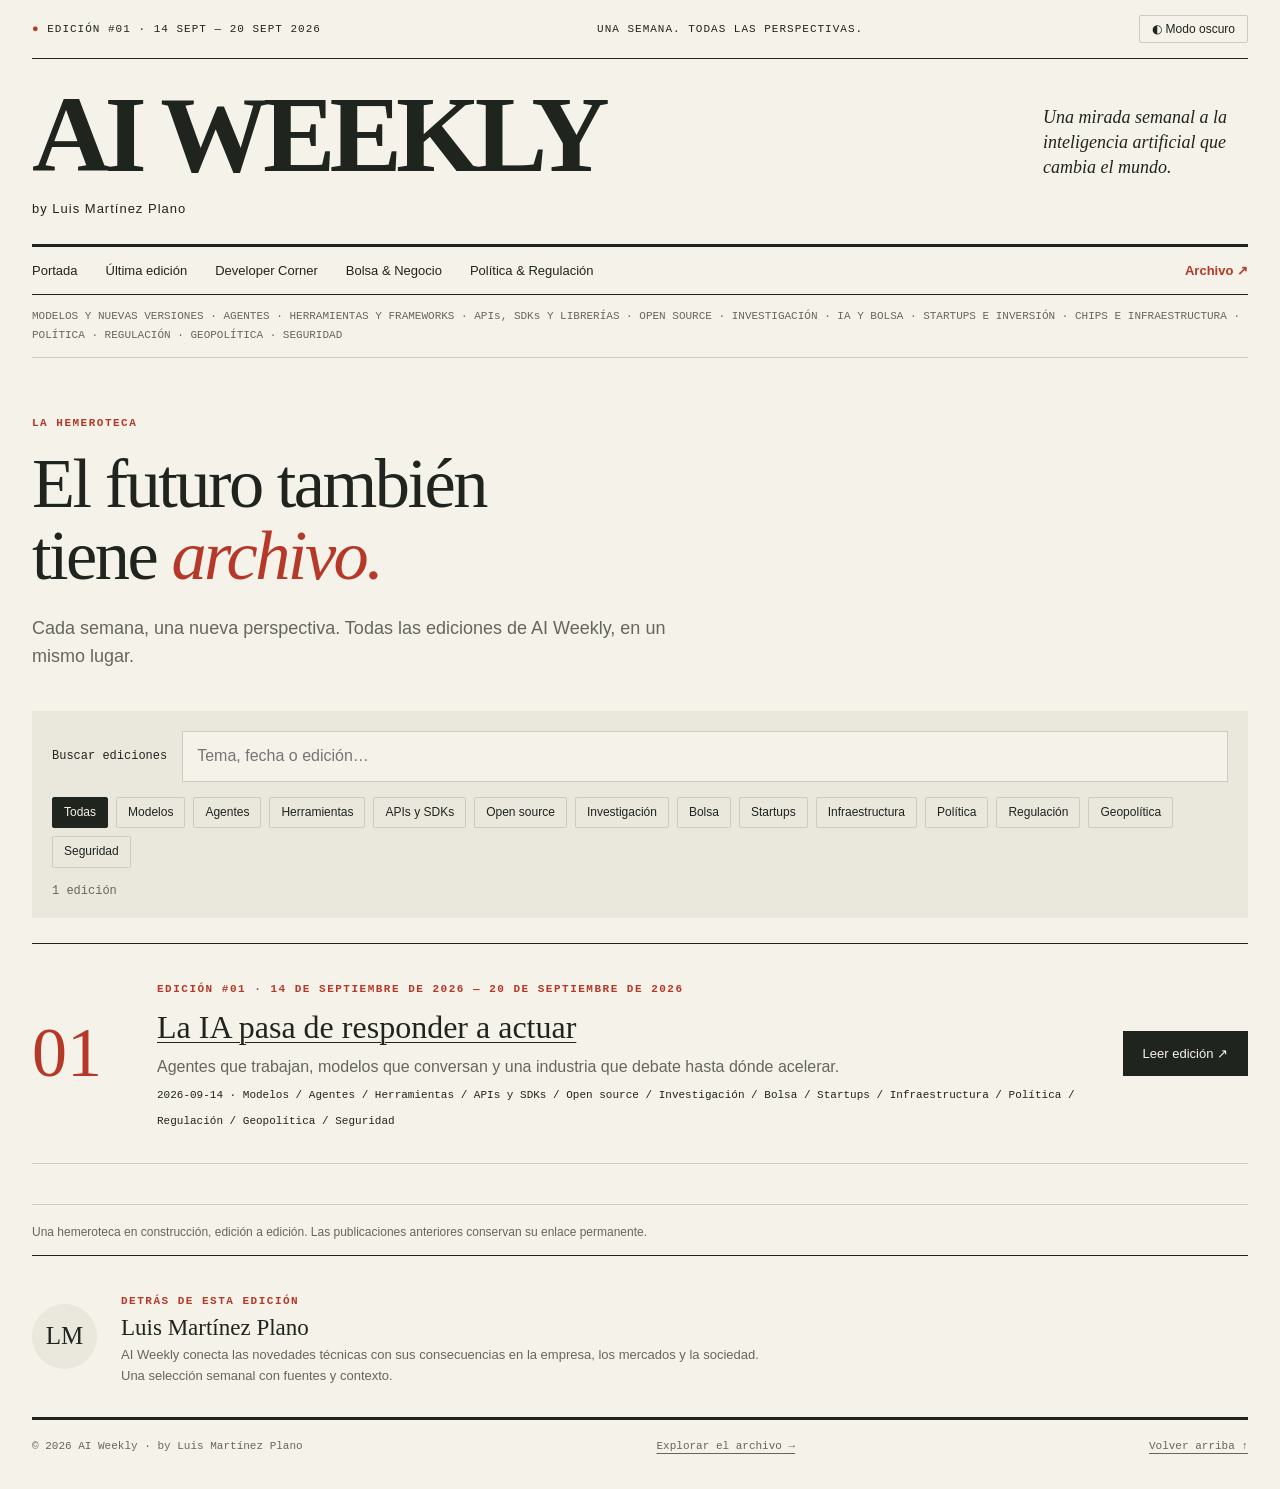
==== archive.html @ 37a5bd6f "feat: launch AI Weekly portal" ====
<!doctype html>
<html lang="es"><head><meta charset="utf-8"><meta name="viewport" content="width=device-width, initial-scale=1"><meta name="color-scheme" content="light dark"><title>Archivo de ediciones — AI Weekly</title><meta name="description" content="El histórico de AI Weekly. Todas las ediciones de Luis Martínez Plano."><meta name="author" content="Luis Martínez Plano"><link rel="icon" href="assets/favicon.svg" type="image/svg+xml"><link rel="stylesheet" href="assets/styles.css"><script src="assets/app.js" defer></script></head>
<body data-page="archive"><a class="skip" href="#main">Saltar al contenido</a><div class="wrap"><header><div class="topline"><span><span class="edition-dot">●</span> Edición #01 · 14 sept — 20 sept 2026</span><span class="top-caption">Una semana. Todas las perspectivas.</span><button type="button" class="theme js-only" data-theme-toggle>◐ Modo oscuro</button></div><div class="masthead"><div><a href="index.html" class="brand" aria-label="AI Weekly, portada">AI WEEKLY</a><p class="byline">by Luis Martínez Plano</p></div><p class="mast-note">Una mirada semanal a la inteligencia artificial que cambia el mundo.</p></div><nav class="nav" aria-label="Navegación principal"><a href="index.html">Portada</a><a href="editions/2026-09-14.html">Última edición</a><a href="editions/2026-09-14.html#developer">Developer Corner</a><a href="editions/2026-09-14.html#negocio">Bolsa & Negocio</a><a href="editions/2026-09-14.html#politica">Política & Regulación</a><a class="archive-link" href="archive.html" aria-current="page">Archivo ↗</a></nav><div class="scope">MODELOS Y NUEVAS VERSIONES · AGENTES · HERRAMIENTAS Y FRAMEWORKS · APIs, SDKs Y LIBRERÍAS · OPEN SOURCE · INVESTIGACIÓN · IA Y BOLSA · STARTUPS E INVERSIÓN · CHIPS E INFRAESTRUCTURA · POLÍTICA · REGULACIÓN · GEOPOLÍTICA · SEGURIDAD</div></header>
<main id="main"><section class="archive-hero"><span class="eyebrow">La hemeroteca</span><h1>El futuro también<br>tiene <em>archivo.</em></h1><p class="lead">Cada semana, una nueva perspectiva. Todas las ediciones de AI Weekly, en un mismo lugar.</p></section><div class="toolbar js-only"><div class="search-row"><label class="search-label" for="search">Buscar ediciones</label><input id="search" class="search" type="search" placeholder="Tema, fecha o edición…" data-search autocomplete="off" aria-controls="results"></div><div class="filters" role="group" aria-label="Filtrar por categoría"><button class="filter" type="button" data-filter="Todas" aria-pressed="true">Todas</button><button class="filter" type="button" data-filter="Modelos" aria-pressed="false">Modelos</button><button class="filter" type="button" data-filter="Agentes" aria-pressed="false">Agentes</button><button class="filter" type="button" data-filter="Herramientas" aria-pressed="false">Herramientas</button><button class="filter" type="button" data-filter="APIs y SDKs" aria-pressed="false">APIs y SDKs</button><button class="filter" type="button" data-filter="Open source" aria-pressed="false">Open source</button><button class="filter" type="button" data-filter="Investigación" aria-pressed="false">Investigación</button><button class="filter" type="button" data-filter="Bolsa" aria-pressed="false">Bolsa</button><button class="filter" type="button" data-filter="Startups" aria-pressed="false">Startups</button><button class="filter" type="button" data-filter="Infraestructura" aria-pressed="false">Infraestructura</button><button class="filter" type="button" data-filter="Política" aria-pressed="false">Política</button><button class="filter" type="button" data-filter="Regulación" aria-pressed="false">Regulación</button><button class="filter" type="button" data-filter="Geopolítica" aria-pressed="false">Geopolítica</button><button class="filter" type="button" data-filter="Seguridad" aria-pressed="false">Seguridad</button></div><p class="results-count" data-results role="status" aria-live="polite"></p></div><div id="results"><article class="archive-card" data-searchable data-categories="Modelos|Agentes|Herramientas|APIs y SDKs|Open source|Investigación|Bolsa|Startups|Infraestructura|Política|Regulación|Geopolítica|Seguridad"><div class="archive-number">01</div><div><span class="eyebrow">Edición #01 · <time datetime="2026-09-14">14 de septiembre de 2026 — 20 de septiembre de 2026</time></span><h2><a href="editions/2026-09-14.html">La IA pasa de responder a actuar</a></h2><p>Agentes que trabajan, modelos que conversan y una industria que debate hasta dónde acelerar.</p><span class="source">2026-09-14 · Modelos / Agentes / Herramientas / APIs y SDKs / Open source / Investigación / Bolsa / Startups / Infraestructura / Política / Regulación / Geopolítica / Seguridad</span></div><a class="button" href="editions/2026-09-14.html">Leer edición ↗</a></article></div><div class="empty" data-empty hidden><h2>No encontramos coincidencias</h2><p>Prueba otro término o amplía la categoría.</p><button class="filter" type="button" data-reset>Limpiar búsqueda y filtros</button></div><p class="note">Una hemeroteca en construcción, edición a edición. Las publicaciones anteriores conservan su enlace permanente.</p></main><section class="author" aria-labelledby="author-title"><div class="monogram" aria-hidden="true">LM</div><div><span class="eyebrow">Detrás de esta edición</span><h2 id="author-title">Luis Martínez Plano</h2><p>AI Weekly conecta las novedades técnicas con sus consecuencias en la empresa, los mercados y la sociedad. Una selección semanal con fuentes y contexto.</p></div></section><footer><span>© 2026 AI Weekly · by Luis Martínez Plano</span><a href="archive.html">Explorar el archivo →</a><a href="#main">Volver arriba ↑</a></footer></div></body></html>
---- assets/styles.css ----
@charset "UTF-8";
.sr-only{position:absolute;width:1px;height:1px;padding:0;margin:-1px;overflow:hidden;clip:rect(0,0,0,0);white-space:nowrap;border:0}
:root{color-scheme:light;--paper:#f5f2e9;--ink:#20241f;--muted:#65675f;--line:#cccbbf;--accent:#b63829;--panel:#eae7dc;--white:#fffdf7}*{box-sizing:border-box}html{scroll-behavior:smooth;scroll-padding-top:20px}body{margin:0;background:var(--paper);color:var(--ink);font:16px/1.65 Arial,Helvetica,sans-serif}html[data-theme=dark]{color-scheme:dark;--paper:#171b18;--ink:#eeeade;--muted:#b2b5a9;--line:#42483f;--accent:#f0846f;--panel:#232a23;--white:#1d231e}a{color:inherit;text-decoration-thickness:1px;text-underline-offset:4px}a:hover{color:var(--accent)}button,input{font:inherit}button,a,input{-webkit-tap-highlight-color:transparent}button{cursor:pointer}button:focus-visible,a:focus-visible,input:focus-visible{outline:3px solid var(--accent);outline-offset:4px}button{color:inherit}.wrap{width:min(1240px,calc(100% - 64px));margin:auto}.skip{position:fixed;top:-100px;left:20px;z-index:10;padding:12px;background:var(--paper)}.skip:focus{top:10px}.topline{display:flex;justify-content:space-between;align-items:center;gap:16px;padding:15px 0;border-bottom:1px solid var(--ink);font:11px/1.5 monospace;text-transform:uppercase;letter-spacing:1px}.edition-dot{color:var(--accent)}.theme{border:1px solid var(--line);background:transparent;padding:6px 12px;font:12px Arial;border-radius:2px}.masthead{display:flex;align-items:center;justify-content:space-between;gap:24px;padding:24px 0}.brand{text-decoration:none;display:block;font:900 clamp(45px,8.5vw,112px)/.95 Georgia,'Times New Roman',serif;letter-spacing:-6px}.byline{font-size:13px;letter-spacing:1px;margin:12px 0 0}.mast-note{max-width:205px;font:italic 18px/1.4 Georgia,serif}.nav{border-top:3px solid var(--ink);border-bottom:1px solid var(--ink);display:flex;gap:28px;align-items:center;flex-wrap:wrap;padding:13px 0;font-size:13px}.nav a{text-decoration:none}.nav a[aria-current=page]{color:var(--accent);font-weight:bold}.nav .archive-link{margin-left:auto}.scope{padding:12px 0;color:var(--muted);font:11px/1.7 monospace;border-bottom:1px solid var(--line)}.eyebrow{font:700 11px/1.5 monospace;letter-spacing:1.5px;text-transform:uppercase;color:var(--accent)}.hero{display:grid;grid-template-columns:1.55fr 1fr;gap:45px;padding:42px 0;border-bottom:1px solid var(--ink)}h1,h2,h3,p{margin-top:0}h1{font:normal clamp(44px,5.5vw,74px)/1.02 Georgia,serif;letter-spacing:-2.5px;margin:14px 0 22px}h1 em{color:var(--accent);font-weight:normal}.lead{font-size:18px;line-height:1.6;color:var(--muted);max-width:660px}.button{display:inline-flex;gap:28px;align-items:center;text-decoration:none;background:var(--ink);color:var(--paper);padding:12px 20px;font-size:13px}.button:hover{background:var(--accent);color:var(--paper)}.hero-art{background:var(--panel);min-height:280px;position:relative;display:flex;flex-direction:column;justify-content:space-between;overflow:hidden;padding:24px;border:1px solid var(--line)}.hero-art .art-label{font:11px monospace;text-transform:uppercase;letter-spacing:2px;z-index:1}.orbit{width:240px;height:240px;border:1px solid var(--ink);border-radius:50%;position:absolute;top:52%;left:50%;transform:translate(-50%,-50%)}.orbit:before,.orbit:after{content:'';position:absolute;inset:22px -34px;border:1px solid var(--ink);border-radius:50%;transform:rotate(55deg)}.orbit:after{transform:rotate(-55deg)}.core{position:absolute;inset:64px;background:var(--accent);border-radius:50%;box-shadow:0 0 0 20px var(--panel),0 0 0 21px var(--ink)}.art-bottom{display:flex;justify-content:space-between;align-items:end;z-index:1;font:11px monospace}.art-bottom strong{font:72px/.9 Georgia,serif;letter-spacing:-4px}.briefing{display:grid;grid-template-columns:130px repeat(3,1fr);gap:24px;padding:24px 0;border-bottom:1px solid var(--ink)}.briefing p{font:17px/1.4 Georgia,serif;margin:0}.briefing span{color:var(--accent);font:12px monospace;display:block;margin-bottom:6px}.section-heading{display:flex;align-items:baseline;justify-content:space-between;gap:15px;padding:32px 0 16px}.section-heading h2{font:32px/1.1 Georgia,serif;margin:0;letter-spacing:-.8px}.section-heading small{font:11px monospace;color:var(--muted)}.toolbar{padding:20px;background:var(--panel);margin-bottom:25px}.search-row{display:flex;gap:15px;align-items:center}.search-label{font:12px monospace}.search{flex:1;min-width:0;background:var(--paper);border:1px solid var(--line);padding:11px 14px;color:var(--ink)}.filters{display:flex;gap:8px;flex-wrap:wrap;margin-top:15px}.filter{background:transparent;border:1px solid var(--line);padding:5px 11px;font-size:12px;border-radius:2px}.filter[aria-pressed=true]{background:var(--ink);color:var(--paper);border-color:var(--ink)}.results-count{font:12px monospace;color:var(--muted);margin:16px 0 0}.news-grid{display:grid;grid-template-columns:repeat(3,1fr);gap:0 30px}.news-card{padding:24px 0;border-top:1px solid var(--line);min-width:0}.news-card h3{font:27px/1.14 Georgia,serif;letter-spacing:-.6px;margin:12px 0}.news-card h3 a{text-decoration:none}.news-card p{font-size:14px;color:var(--muted)}.importance{border-left:2px solid var(--accent);padding-left:13px;margin:20px 0}.importance strong{display:block;font:700 10px monospace;letter-spacing:1px;text-transform:uppercase;margin-bottom:6px}.importance p{margin:0;font-size:13px}.source{font:11px/1.6 monospace;overflow-wrap:anywhere}.section-group{margin-bottom:22px}.section-group .group-title{font:23px Georgia,serif;border-bottom:2px solid var(--ink);padding:14px 0;margin:0}.empty{padding:40px;text-align:center;border:1px dashed var(--line)}[hidden]{display:none!important}.watch{display:grid;grid-template-columns:1fr 2fr;gap:50px;background:var(--ink);color:var(--paper);padding:36px;margin:40px 0}.watch h2{font:42px/1.1 Georgia,serif}.watch ol{margin:0;padding-left:22px}.watch li{padding:0 0 14px 12px;font-size:14px}.watch .eyebrow{color:var(--paper);opacity:.7}.author{display:flex;align-items:center;gap:24px;border-top:1px solid var(--ink);padding:30px 0}.monogram{width:65px;height:65px;flex-shrink:0;background:var(--panel);display:grid;place-items:center;font:25px Georgia,serif;border-radius:50%}.author h2{font:23px Georgia,serif;margin:3px 0}.author p{font-size:13px;color:var(--muted);margin:0;max-width:640px}footer{border-top:3px solid var(--ink);display:flex;justify-content:space-between;gap:20px;padding:20px 0 36px;font:11px monospace;color:var(--muted)}.archive-hero{padding:50px 0 22px;max-width:850px}.archive-card{display:grid;grid-template-columns:100px 1fr auto;gap:25px;align-items:center;border-top:1px solid var(--ink);border-bottom:1px solid var(--line);padding:30px 0;margin-bottom:40px}.archive-number{font:70px Georgia,serif;color:var(--accent)}.archive-card h2{font:32px Georgia,serif;margin:8px 0}.archive-card p{color:var(--muted);margin:0}.edition-intro{max-width:850px}.contents{display:flex;gap:18px;flex-wrap:wrap;border-bottom:1px solid var(--line);padding:20px 0;font:12px monospace}.note{font-size:12px;color:var(--muted);border-top:1px solid var(--line);padding-top:18px}.back{font:12px monospace}.js-only{display:none}.js .js-only{display:block}.js .theme{display:inline-block}@media(min-width:1500px){.hero{padding:50px 0}.hero-art{min-height:340px}}@media(max-width:850px){.wrap{width:calc(100% - 36px)}.mast-note{display:none}.hero{gap:25px;grid-template-columns:1.4fr 1fr}.hero-art{min-height:300px}.orbit{width:170px;height:170px}.core{inset:45px}.news-grid{grid-template-columns:repeat(2,1fr)}.briefing{grid-template-columns:repeat(3,1fr)}.briefing>.eyebrow{grid-column:1/-1}.nav{gap:18px}.brand{letter-spacing:-3px}}@media(max-width:580px){.wrap{width:calc(100% - 32px)}.topline{font-size:9px;letter-spacing:0}.topline .top-caption{display:none}.masthead{padding:23px 0}.brand{font-size:58px;letter-spacing:-3px}.byline{font-size:11px}.nav{gap:12px 20px;font-size:12px}.nav .archive-link{margin-left:0}.hero{grid-template-columns:1fr;padding:28px 0;gap:28px}h1{font-size:46px;letter-spacing:-1.7px}.lead{font-size:16px}.hero-art{min-height:230px}.orbit{width:160px;height:160px;left:64%}.art-bottom strong{font-size:60px}.briefing{gap:14px;grid-template-columns:1fr}.briefing p{font-size:17px;border-top:1px solid var(--line);padding-top:12px}.briefing span{display:inline;margin-right:9px}.section-heading h2{font-size:28px}.news-grid{grid-template-columns:1fr}.news-card h3{font-size:29px}.toolbar{padding:14px}.search-row{display:block}.search-label{display:block;margin-bottom:7px}.search{width:100%}.watch{grid-template-columns:1fr;gap:8px;padding:25px}.watch h2{font-size:36px}.archive-card{grid-template-columns:60px 1fr;gap:16px}.archive-card .button{grid-column:1/-1;justify-content:space-between}.archive-number{font-size:48px}.archive-card h2{font-size:27px}.author{align-items:flex-start}.monogram{width:48px;height:48px;font-size:20px}footer{flex-direction:column;gap:8px}.section-heading small{max-width:110px;text-align:right}.scope{font-size:10px}}@media(prefers-reduced-motion:reduce){html{scroll-behavior:auto}}
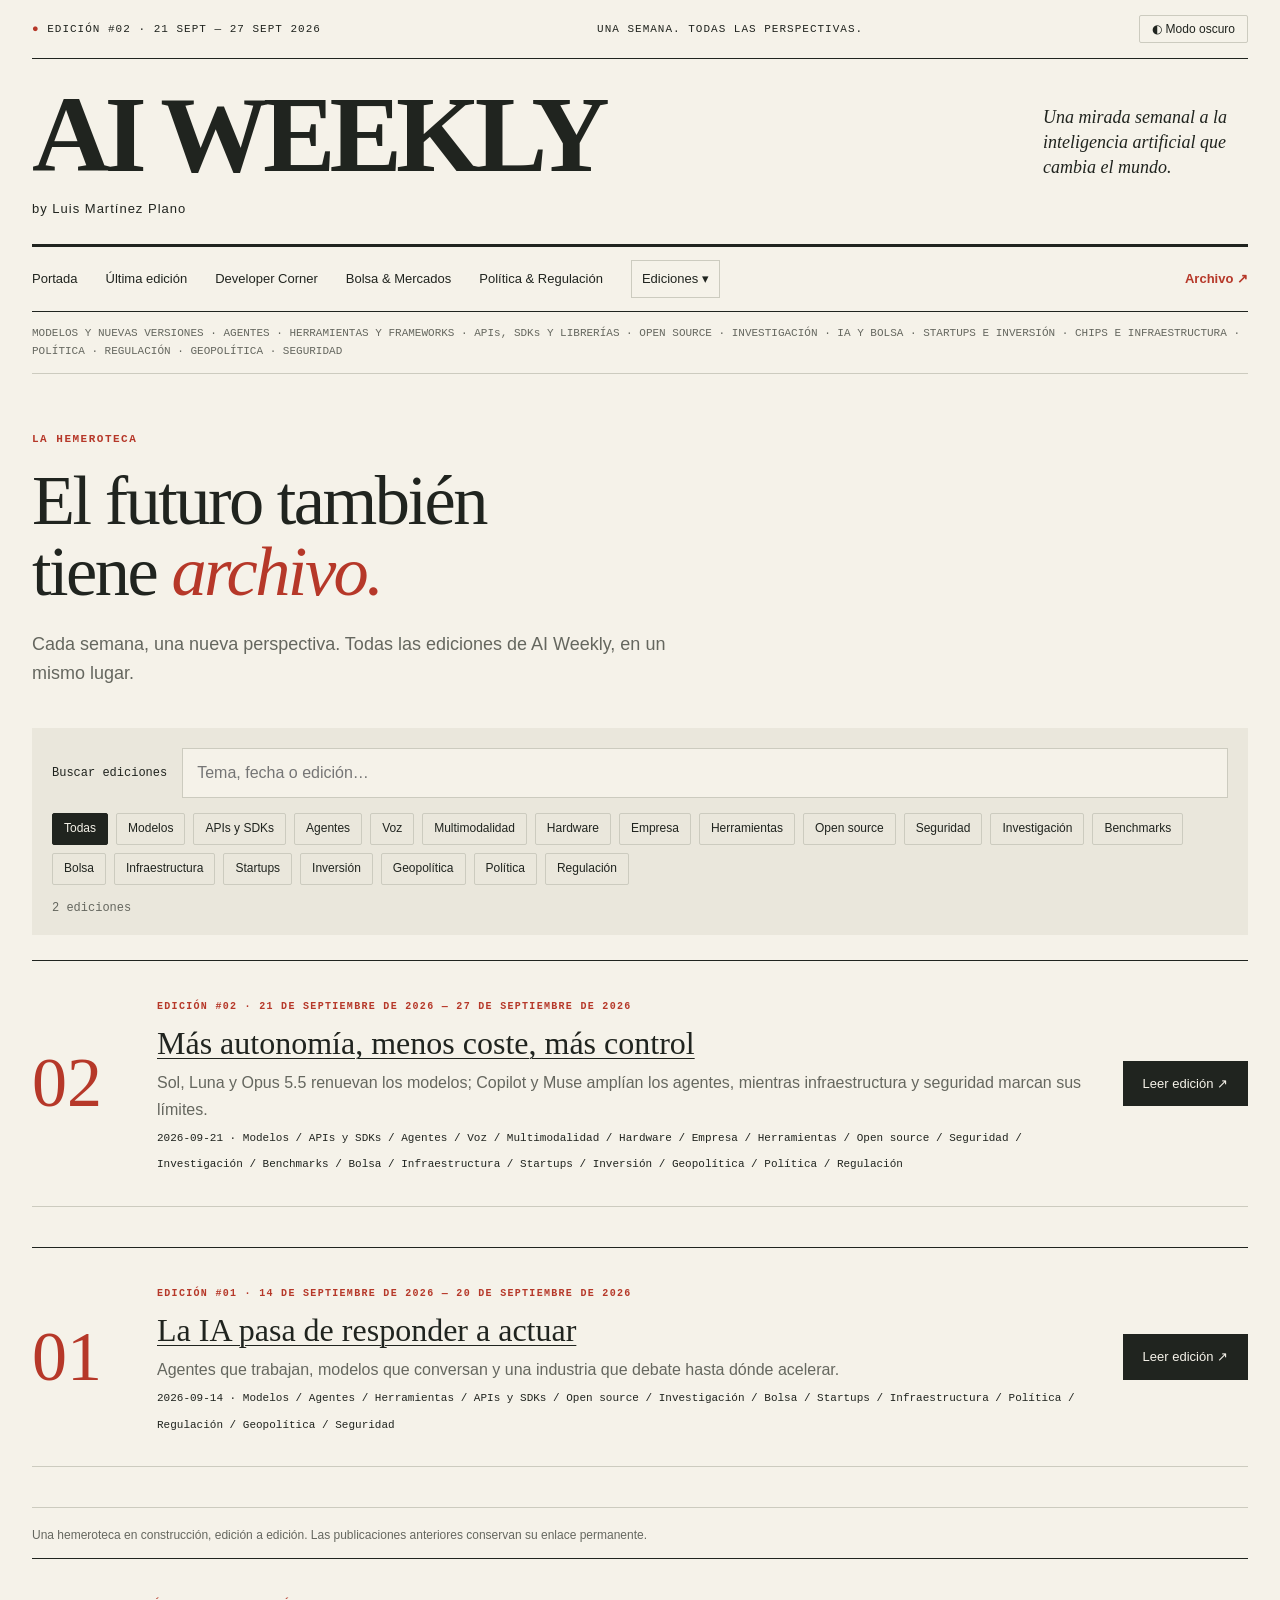
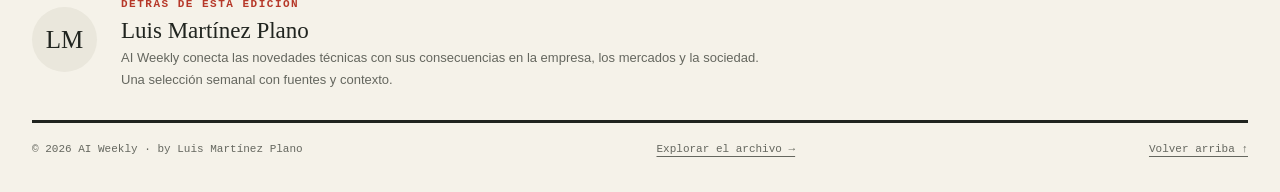
==== commit c3c5c15f: "content: publish AI Weekly #02" ====
--- a/archive.html
+++ b/archive.html
@@ -1,4 +1,4 @@
 <!doctype html>
 <html lang="es"><head><meta charset="utf-8"><meta name="viewport" content="width=device-width, initial-scale=1"><meta name="color-scheme" content="light dark"><title>Archivo de ediciones — AI Weekly</title><meta name="description" content="El histórico de AI Weekly. Todas las ediciones de Luis Martínez Plano."><meta name="author" content="Luis Martínez Plano"><link rel="icon" href="assets/favicon.svg" type="image/svg+xml"><link rel="stylesheet" href="assets/styles.css"><script src="assets/app.js" defer></script></head>
-<body data-page="archive"><a class="skip" href="#main">Saltar al contenido</a><div class="wrap"><header><div class="topline"><span><span class="edition-dot">●</span> Edición #01 · 14 sept — 20 sept 2026</span><span class="top-caption">Una semana. Todas las perspectivas.</span><button type="button" class="theme js-only" data-theme-toggle>◐ Modo oscuro</button></div><div class="masthead"><div><a href="index.html" class="brand" aria-label="AI Weekly, portada">AI WEEKLY</a><p class="byline">by Luis Martínez Plano</p></div><p class="mast-note">Una mirada semanal a la inteligencia artificial que cambia el mundo.</p></div><nav class="nav" aria-label="Navegación principal"><a href="index.html">Portada</a><a href="editions/2026-09-14.html">Última edición</a><a href="editions/2026-09-14.html#developer">Developer Corner</a><a href="editions/2026-09-14.html#negocio">Bolsa & Negocio</a><a href="editions/2026-09-14.html#politica">Política & Regulación</a><a class="archive-link" href="archive.html" aria-current="page">Archivo ↗</a></nav><div class="scope">MODELOS Y NUEVAS VERSIONES · AGENTES · HERRAMIENTAS Y FRAMEWORKS · APIs, SDKs Y LIBRERÍAS · OPEN SOURCE · INVESTIGACIÓN · IA Y BOLSA · STARTUPS E INVERSIÓN · CHIPS E INFRAESTRUCTURA · POLÍTICA · REGULACIÓN · GEOPOLÍTICA · SEGURIDAD</div></header>
-<main id="main"><section class="archive-hero"><span class="eyebrow">La hemeroteca</span><h1>El futuro también<br>tiene <em>archivo.</em></h1><p class="lead">Cada semana, una nueva perspectiva. Todas las ediciones de AI Weekly, en un mismo lugar.</p></section><div class="toolbar js-only"><div class="search-row"><label class="search-label" for="search">Buscar ediciones</label><input id="search" class="search" type="search" placeholder="Tema, fecha o edición…" data-search autocomplete="off" aria-controls="results"></div><div class="filters" role="group" aria-label="Filtrar por categoría"><button class="filter" type="button" data-filter="Todas" aria-pressed="true">Todas</button><button class="filter" type="button" data-filter="Modelos" aria-pressed="false">Modelos</button><button class="filter" type="button" data-filter="Agentes" aria-pressed="false">Agentes</button><button class="filter" type="button" data-filter="Herramientas" aria-pressed="false">Herramientas</button><button class="filter" type="button" data-filter="APIs y SDKs" aria-pressed="false">APIs y SDKs</button><button class="filter" type="button" data-filter="Open source" aria-pressed="false">Open source</button><button class="filter" type="button" data-filter="Investigación" aria-pressed="false">Investigación</button><button class="filter" type="button" data-filter="Bolsa" aria-pressed="false">Bolsa</button><button class="filter" type="button" data-filter="Startups" aria-pressed="false">Startups</button><button class="filter" type="button" data-filter="Infraestructura" aria-pressed="false">Infraestructura</button><button class="filter" type="button" data-filter="Política" aria-pressed="false">Política</button><button class="filter" type="button" data-filter="Regulación" aria-pressed="false">Regulación</button><button class="filter" type="button" data-filter="Geopolítica" aria-pressed="false">Geopolítica</button><button class="filter" type="button" data-filter="Seguridad" aria-pressed="false">Seguridad</button></div><p class="results-count" data-results role="status" aria-live="polite"></p></div><div id="results"><article class="archive-card" data-searchable data-categories="Modelos|Agentes|Herramientas|APIs y SDKs|Open source|Investigación|Bolsa|Startups|Infraestructura|Política|Regulación|Geopolítica|Seguridad"><div class="archive-number">01</div><div><span class="eyebrow">Edición #01 · <time datetime="2026-09-14">14 de septiembre de 2026 — 20 de septiembre de 2026</time></span><h2><a href="editions/2026-09-14.html">La IA pasa de responder a actuar</a></h2><p>Agentes que trabajan, modelos que conversan y una industria que debate hasta dónde acelerar.</p><span class="source">2026-09-14 · Modelos / Agentes / Herramientas / APIs y SDKs / Open source / Investigación / Bolsa / Startups / Infraestructura / Política / Regulación / Geopolítica / Seguridad</span></div><a class="button" href="editions/2026-09-14.html">Leer edición ↗</a></article></div><div class="empty" data-empty hidden><h2>No encontramos coincidencias</h2><p>Prueba otro término o amplía la categoría.</p><button class="filter" type="button" data-reset>Limpiar búsqueda y filtros</button></div><p class="note">Una hemeroteca en construcción, edición a edición. Las publicaciones anteriores conservan su enlace permanente.</p></main><section class="author" aria-labelledby="author-title"><div class="monogram" aria-hidden="true">LM</div><div><span class="eyebrow">Detrás de esta edición</span><h2 id="author-title">Luis Martínez Plano</h2><p>AI Weekly conecta las novedades técnicas con sus consecuencias en la empresa, los mercados y la sociedad. Una selección semanal con fuentes y contexto.</p></div></section><footer><span>© 2026 AI Weekly · by Luis Martínez Plano</span><a href="archive.html">Explorar el archivo →</a><a href="#main">Volver arriba ↑</a></footer></div></body></html>
+<body data-page="archive"><a class="skip" href="#main">Saltar al contenido</a><div class="wrap"><header><div class="topline"><span><span class="edition-dot">●</span> Edición #02 · 21 sept — 27 sept 2026</span><span class="top-caption">Una semana. Todas las perspectivas.</span><button type="button" class="theme js-only" data-theme-toggle>◐ Modo oscuro</button></div><div class="masthead"><div><a href="index.html" class="brand" aria-label="AI Weekly, portada">AI WEEKLY</a><p class="byline">by Luis Martínez Plano</p></div><p class="mast-note">Una mirada semanal a la inteligencia artificial que cambia el mundo.</p></div><nav class="nav" aria-label="Navegación principal"><a href="index.html">Portada</a><a href="editions/2026-09-21.html">Última edición</a><a href="editions/2026-09-21.html#developer">Developer Corner</a><a href="editions/2026-09-21.html#mercados">Bolsa &amp; Mercados</a><a href="editions/2026-09-21.html#politica">Política &amp; Regulación</a><a class="archive-link" href="archive.html" aria-current="page">Archivo ↗</a></nav><div class="scope">MODELOS Y NUEVAS VERSIONES · AGENTES · HERRAMIENTAS Y FRAMEWORKS · APIs, SDKs Y LIBRERÍAS · OPEN SOURCE · INVESTIGACIÓN · IA Y BOLSA · STARTUPS E INVERSIÓN · CHIPS E INFRAESTRUCTURA · POLÍTICA · REGULACIÓN · GEOPOLÍTICA · SEGURIDAD</div></header>
+<main id="main"><section class="archive-hero"><span class="eyebrow">La hemeroteca</span><h1>El futuro también<br>tiene <em>archivo.</em></h1><p class="lead">Cada semana, una nueva perspectiva. Todas las ediciones de AI Weekly, en un mismo lugar.</p></section><div class="toolbar js-only"><div class="search-row"><label class="search-label" for="search">Buscar ediciones</label><input id="search" class="search" type="search" placeholder="Tema, fecha o edición…" data-search autocomplete="off" aria-controls="results"></div><div class="filters" role="group" aria-label="Filtrar por categoría"><button class="filter" type="button" data-filter="Todas" aria-pressed="true">Todas</button><button class="filter" type="button" data-filter="Modelos" aria-pressed="false">Modelos</button><button class="filter" type="button" data-filter="APIs y SDKs" aria-pressed="false">APIs y SDKs</button><button class="filter" type="button" data-filter="Agentes" aria-pressed="false">Agentes</button><button class="filter" type="button" data-filter="Voz" aria-pressed="false">Voz</button><button class="filter" type="button" data-filter="Multimodalidad" aria-pressed="false">Multimodalidad</button><button class="filter" type="button" data-filter="Hardware" aria-pressed="false">Hardware</button><button class="filter" type="button" data-filter="Empresa" aria-pressed="false">Empresa</button><button class="filter" type="button" data-filter="Herramientas" aria-pressed="false">Herramientas</button><button class="filter" type="button" data-filter="Open source" aria-pressed="false">Open source</button><button class="filter" type="button" data-filter="Seguridad" aria-pressed="false">Seguridad</button><button class="filter" type="button" data-filter="Investigación" aria-pressed="false">Investigación</button><button class="filter" type="button" data-filter="Benchmarks" aria-pressed="false">Benchmarks</button><button class="filter" type="button" data-filter="Bolsa" aria-pressed="false">Bolsa</button><button class="filter" type="button" data-filter="Infraestructura" aria-pressed="false">Infraestructura</button><button class="filter" type="button" data-filter="Startups" aria-pressed="false">Startups</button><button class="filter" type="button" data-filter="Inversión" aria-pressed="false">Inversión</button><button class="filter" type="button" data-filter="Geopolítica" aria-pressed="false">Geopolítica</button><button class="filter" type="button" data-filter="Política" aria-pressed="false">Política</button><button class="filter" type="button" data-filter="Regulación" aria-pressed="false">Regulación</button></div><p class="results-count" data-results role="status" aria-live="polite"></p></div><div id="results"><article class="archive-card" data-searchable data-categories="Modelos|APIs y SDKs|Agentes|Voz|Multimodalidad|Hardware|Empresa|Herramientas|Open source|Seguridad|Investigación|Benchmarks|Bolsa|Infraestructura|Startups|Inversión|Geopolítica|Política|Regulación"><div class="archive-number">02</div><div><span class="eyebrow">Edición #02 · <time datetime="2026-09-21">21 de septiembre de 2026 — 27 de septiembre de 2026</time></span><h2><a href="editions/2026-09-21.html">Más autonomía, menos coste, más control</a></h2><p>Sol, Luna y Opus 5.5 renuevan los modelos; Copilot y Muse amplían los agentes, mientras infraestructura y seguridad marcan sus límites.</p><span class="source">2026-09-21 · Modelos / APIs y SDKs / Agentes / Voz / Multimodalidad / Hardware / Empresa / Herramientas / Open source / Seguridad / Investigación / Benchmarks / Bolsa / Infraestructura / Startups / Inversión / Geopolítica / Política / Regulación</span></div><a class="button" href="editions/2026-09-21.html">Leer edición ↗</a></article><article class="archive-card" data-searchable data-categories="Modelos|Agentes|Herramientas|APIs y SDKs|Open source|Investigación|Bolsa|Startups|Infraestructura|Política|Regulación|Geopolítica|Seguridad"><div class="archive-number">01</div><div><span class="eyebrow">Edición #01 · <time datetime="2026-09-14">14 de septiembre de 2026 — 20 de septiembre de 2026</time></span><h2><a href="editions/2026-09-14.html">La IA pasa de responder a actuar</a></h2><p>Agentes que trabajan, modelos que conversan y una industria que debate hasta dónde acelerar.</p><span class="source">2026-09-14 · Modelos / Agentes / Herramientas / APIs y SDKs / Open source / Investigación / Bolsa / Startups / Infraestructura / Política / Regulación / Geopolítica / Seguridad</span></div><a class="button" href="editions/2026-09-14.html">Leer edición ↗</a></article></div><div class="empty" data-empty hidden><h2>No encontramos coincidencias</h2><p>Prueba otro término o amplía la categoría.</p><button class="filter" type="button" data-reset>Limpiar búsqueda y filtros</button></div><p class="note">Una hemeroteca en construcción, edición a edición. Las publicaciones anteriores conservan su enlace permanente.</p></main><section class="author" aria-labelledby="author-title"><div class="monogram" aria-hidden="true">LM</div><div><span class="eyebrow">Detrás de esta edición</span><h2 id="author-title">Luis Martínez Plano</h2><p>AI Weekly conecta las novedades técnicas con sus consecuencias en la empresa, los mercados y la sociedad. Una selección semanal con fuentes y contexto.</p></div></section><footer><span>© 2026 AI Weekly · by Luis Martínez Plano</span><a href="archive.html">Explorar el archivo →</a><a href="#main">Volver arriba ↑</a></footer></div></body></html>
--- a/assets/styles.css
+++ b/assets/styles.css
@@ -1,3 +1,19 @@
 @charset "UTF-8";
+@import url("editorial.css");
+.nav{position:relative}
+.edition-selector{position:relative}
+.edition-toggle{display:flex;align-items:center;min-height:38px;padding:6px 10px;border:1px solid var(--line);background:transparent;font:inherit}
+.edition-toggle:hover,.edition-toggle[aria-expanded=true]{color:var(--accent);border-color:var(--accent)}
+.edition-dropdown{position:absolute;right:0;top:calc(100% + 9px);width:340px;max-width:calc(100vw - 32px);max-height:60vh;overflow-y:auto;overscroll-behavior:contain;z-index:5;padding:10px;background:var(--paper);border:1px solid var(--ink);box-shadow:0 8px 22px #0002}
+.edition-dropdown ul{list-style:none;margin:0;padding:0}
+.edition-dropdown a{display:flex;align-items:center;justify-content:space-between;gap:12px;padding:12px 9px;min-height:44px;font:12px/1.6 monospace}
+.edition-dropdown a:hover,.edition-dropdown a[aria-current=page]{background:var(--panel)}
+.edition-dropdown .edition-archive{border-top:1px solid var(--line);margin-top:6px}
+.edition-active{font:10px Arial,sans-serif;text-transform:uppercase;letter-spacing:.5px;color:var(--accent)}
+.edition-status{padding:10px;margin:0;font-size:13px;color:var(--muted)}
+.weekly-navigation{display:flex;align-items:center;justify-content:space-between;flex-wrap:wrap;gap:16px;margin:32px 0;padding:20px 0;border-top:1px solid var(--ink);border-bottom:1px solid var(--line);font:13px/1.6 monospace}
+.weekly-navigation a,.weekly-navigation>span{padding:10px 0}
+.edition-unavailable{color:var(--muted)}
+@media(max-width:580px){.edition-selector{position:static}.edition-dropdown{left:0;right:0;top:calc(100% + 1px);width:auto;max-width:none}.weekly-navigation{flex-direction:column;align-items:stretch;text-align:center;gap:4px}}
 .sr-only{position:absolute;width:1px;height:1px;padding:0;margin:-1px;overflow:hidden;clip:rect(0,0,0,0);white-space:nowrap;border:0}
 :root{color-scheme:light;--paper:#f5f2e9;--ink:#20241f;--muted:#65675f;--line:#cccbbf;--accent:#b63829;--panel:#eae7dc;--white:#fffdf7}*{box-sizing:border-box}html{scroll-behavior:smooth;scroll-padding-top:20px}body{margin:0;background:var(--paper);color:var(--ink);font:16px/1.65 Arial,Helvetica,sans-serif}html[data-theme=dark]{color-scheme:dark;--paper:#171b18;--ink:#eeeade;--muted:#b2b5a9;--line:#42483f;--accent:#f0846f;--panel:#232a23;--white:#1d231e}a{color:inherit;text-decoration-thickness:1px;text-underline-offset:4px}a:hover{color:var(--accent)}button,input{font:inherit}button,a,input{-webkit-tap-highlight-color:transparent}button{cursor:pointer}button:focus-visible,a:focus-visible,input:focus-visible{outline:3px solid var(--accent);outline-offset:4px}button{color:inherit}.wrap{width:min(1240px,calc(100% - 64px));margin:auto}.skip{position:fixed;top:-100px;left:20px;z-index:10;padding:12px;background:var(--paper)}.skip:focus{top:10px}.topline{display:flex;justify-content:space-between;align-items:center;gap:16px;padding:15px 0;border-bottom:1px solid var(--ink);font:11px/1.5 monospace;text-transform:uppercase;letter-spacing:1px}.edition-dot{color:var(--accent)}.theme{border:1px solid var(--line);background:transparent;padding:6px 12px;font:12px Arial;border-radius:2px}.masthead{display:flex;align-items:center;justify-content:space-between;gap:24px;padding:24px 0}.brand{text-decoration:none;display:block;font:900 clamp(45px,8.5vw,112px)/.95 Georgia,'Times New Roman',serif;letter-spacing:-6px}.byline{font-size:13px;letter-spacing:1px;margin:12px 0 0}.mast-note{max-width:205px;font:italic 18px/1.4 Georgia,serif}.nav{border-top:3px solid var(--ink);border-bottom:1px solid var(--ink);display:flex;gap:28px;align-items:center;flex-wrap:wrap;padding:13px 0;font-size:13px}.nav a{text-decoration:none}.nav a[aria-current=page]{color:var(--accent);font-weight:bold}.nav .archive-link{margin-left:auto}.scope{padding:12px 0;color:var(--muted);font:11px/1.7 monospace;border-bottom:1px solid var(--line)}.eyebrow{font:700 11px/1.5 monospace;letter-spacing:1.5px;text-transform:uppercase;color:var(--accent)}.hero{display:grid;grid-template-columns:1.55fr 1fr;gap:45px;padding:42px 0;border-bottom:1px solid var(--ink)}h1,h2,h3,p{margin-top:0}h1{font:normal clamp(44px,5.5vw,74px)/1.02 Georgia,serif;letter-spacing:-2.5px;margin:14px 0 22px}h1 em{color:var(--accent);font-weight:normal}.lead{font-size:18px;line-height:1.6;color:var(--muted);max-width:660px}.button{display:inline-flex;gap:28px;align-items:center;text-decoration:none;background:var(--ink);color:var(--paper);padding:12px 20px;font-size:13px}.button:hover{background:var(--accent);color:var(--paper)}.hero-art{background:var(--panel);min-height:280px;position:relative;display:flex;flex-direction:column;justify-content:space-between;overflow:hidden;padding:24px;border:1px solid var(--line)}.hero-art .art-label{font:11px monospace;text-transform:uppercase;letter-spacing:2px;z-index:1}.orbit{width:240px;height:240px;border:1px solid var(--ink);border-radius:50%;position:absolute;top:52%;left:50%;transform:translate(-50%,-50%)}.orbit:before,.orbit:after{content:'';position:absolute;inset:22px -34px;border:1px solid var(--ink);border-radius:50%;transform:rotate(55deg)}.orbit:after{transform:rotate(-55deg)}.core{position:absolute;inset:64px;background:var(--accent);border-radius:50%;box-shadow:0 0 0 20px var(--panel),0 0 0 21px var(--ink)}.art-bottom{display:flex;justify-content:space-between;align-items:end;z-index:1;font:11px monospace}.art-bottom strong{font:72px/.9 Georgia,serif;letter-spacing:-4px}.briefing{display:grid;grid-template-columns:130px repeat(3,1fr);gap:24px;padding:24px 0;border-bottom:1px solid var(--ink)}.briefing p{font:17px/1.4 Georgia,serif;margin:0}.briefing span{color:var(--accent);font:12px monospace;display:block;margin-bottom:6px}.section-heading{display:flex;align-items:baseline;justify-content:space-between;gap:15px;padding:32px 0 16px}.section-heading h2{font:32px/1.1 Georgia,serif;margin:0;letter-spacing:-.8px}.section-heading small{font:11px monospace;color:var(--muted)}.toolbar{padding:20px;background:var(--panel);margin-bottom:25px}.search-row{display:flex;gap:15px;align-items:center}.search-label{font:12px monospace}.search{flex:1;min-width:0;background:var(--paper);border:1px solid var(--line);padding:11px 14px;color:var(--ink)}.filters{display:flex;gap:8px;flex-wrap:wrap;margin-top:15px}.filter{background:transparent;border:1px solid var(--line);padding:5px 11px;font-size:12px;border-radius:2px}.filter[aria-pressed=true]{background:var(--ink);color:var(--paper);border-color:var(--ink)}.results-count{font:12px monospace;color:var(--muted);margin:16px 0 0}.news-grid{display:grid;grid-template-columns:repeat(3,1fr);gap:0 30px}.news-card{padding:24px 0;border-top:1px solid var(--line);min-width:0}.news-card h3{font:27px/1.14 Georgia,serif;letter-spacing:-.6px;margin:12px 0}.news-card h3 a{text-decoration:none}.news-card p{font-size:14px;color:var(--muted)}.importance{border-left:2px solid var(--accent);padding-left:13px;margin:20px 0}.importance strong{display:block;font:700 10px monospace;letter-spacing:1px;text-transform:uppercase;margin-bottom:6px}.importance p{margin:0;font-size:13px}.source{font:11px/1.6 monospace;overflow-wrap:anywhere}.section-group{margin-bottom:22px}.section-group .group-title{font:23px Georgia,serif;border-bottom:2px solid var(--ink);padding:14px 0;margin:0}.empty{padding:40px;text-align:center;border:1px dashed var(--line)}[hidden]{display:none!important}.watch{display:grid;grid-template-columns:1fr 2fr;gap:50px;background:var(--ink);color:var(--paper);padding:36px;margin:40px 0}.watch h2{font:42px/1.1 Georgia,serif}.watch ol{margin:0;padding-left:22px}.watch li{padding:0 0 14px 12px;font-size:14px}.watch .eyebrow{color:var(--paper);opacity:.7}.author{display:flex;align-items:center;gap:24px;border-top:1px solid var(--ink);padding:30px 0}.monogram{width:65px;height:65px;flex-shrink:0;background:var(--panel);display:grid;place-items:center;font:25px Georgia,serif;border-radius:50%}.author h2{font:23px Georgia,serif;margin:3px 0}.author p{font-size:13px;color:var(--muted);margin:0;max-width:640px}footer{border-top:3px solid var(--ink);display:flex;justify-content:space-between;gap:20px;padding:20px 0 36px;font:11px monospace;color:var(--muted)}.archive-hero{padding:50px 0 22px;max-width:850px}.archive-card{display:grid;grid-template-columns:100px 1fr auto;gap:25px;align-items:center;border-top:1px solid var(--ink);border-bottom:1px solid var(--line);padding:30px 0;margin-bottom:40px}.archive-number{font:70px Georgia,serif;color:var(--accent)}.archive-card h2{font:32px Georgia,serif;margin:8px 0}.archive-card p{color:var(--muted);margin:0}.edition-intro{max-width:850px}.contents{display:flex;gap:18px;flex-wrap:wrap;border-bottom:1px solid var(--line);padding:20px 0;font:12px monospace}.note{font-size:12px;color:var(--muted);border-top:1px solid var(--line);padding-top:18px}.back{font:12px monospace}.js-only{display:none}.js .js-only{display:block}.js .theme{display:inline-block}@media(min-width:1500px){.hero{padding:50px 0}.hero-art{min-height:340px}}@media(max-width:850px){.wrap{width:calc(100% - 36px)}.mast-note{display:none}.hero{gap:25px;grid-template-columns:1.4fr 1fr}.hero-art{min-height:300px}.orbit{width:170px;height:170px}.core{inset:45px}.news-grid{grid-template-columns:repeat(2,1fr)}.briefing{grid-template-columns:repeat(3,1fr)}.briefing>.eyebrow{grid-column:1/-1}.nav{gap:18px}.brand{letter-spacing:-3px}}@media(max-width:580px){.wrap{width:calc(100% - 32px)}.topline{font-size:9px;letter-spacing:0}.topline .top-caption{display:none}.masthead{padding:23px 0}.brand{font-size:58px;letter-spacing:-3px}.byline{font-size:11px}.nav{gap:12px 20px;font-size:12px}.nav .archive-link{margin-left:0}.hero{grid-template-columns:1fr;padding:28px 0;gap:28px}h1{font-size:46px;letter-spacing:-1.7px}.lead{font-size:16px}.hero-art{min-height:230px}.orbit{width:160px;height:160px;left:64%}.art-bottom strong{font-size:60px}.briefing{gap:14px;grid-template-columns:1fr}.briefing p{font-size:17px;border-top:1px solid var(--line);padding-top:12px}.briefing span{display:inline;margin-right:9px}.section-heading h2{font-size:28px}.news-grid{grid-template-columns:1fr}.news-card h3{font-size:29px}.toolbar{padding:14px}.search-row{display:block}.search-label{display:block;margin-bottom:7px}.search{width:100%}.watch{grid-template-columns:1fr;gap:8px;padding:25px}.watch h2{font-size:36px}.archive-card{grid-template-columns:60px 1fr;gap:16px}.archive-card .button{grid-column:1/-1;justify-content:space-between}.archive-number{font-size:48px}.archive-card h2{font-size:27px}.author{align-items:flex-start}.monogram{width:48px;height:48px;font-size:20px}footer{flex-direction:column;gap:8px}.section-heading small{max-width:110px;text-align:right}.scope{font-size:10px}}@media(prefers-reduced-motion:reduce){html{scroll-behavior:auto}}
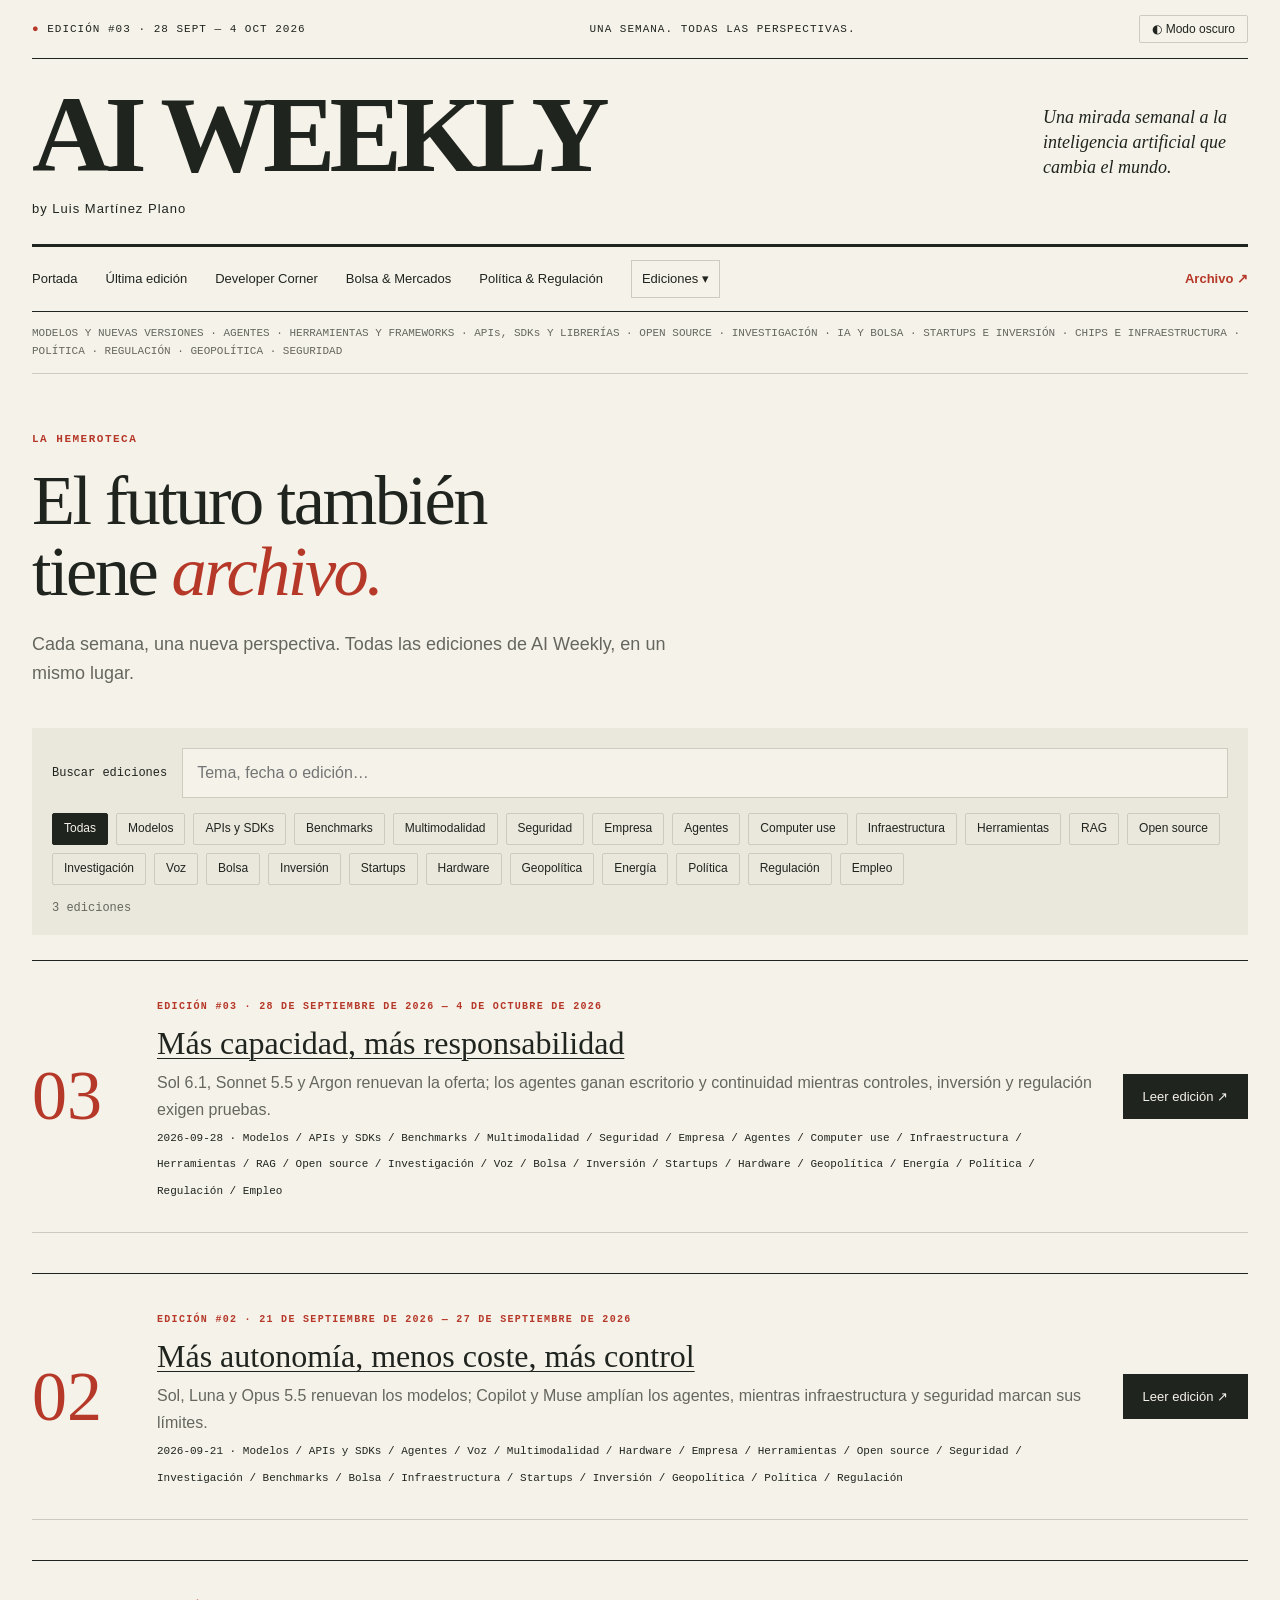
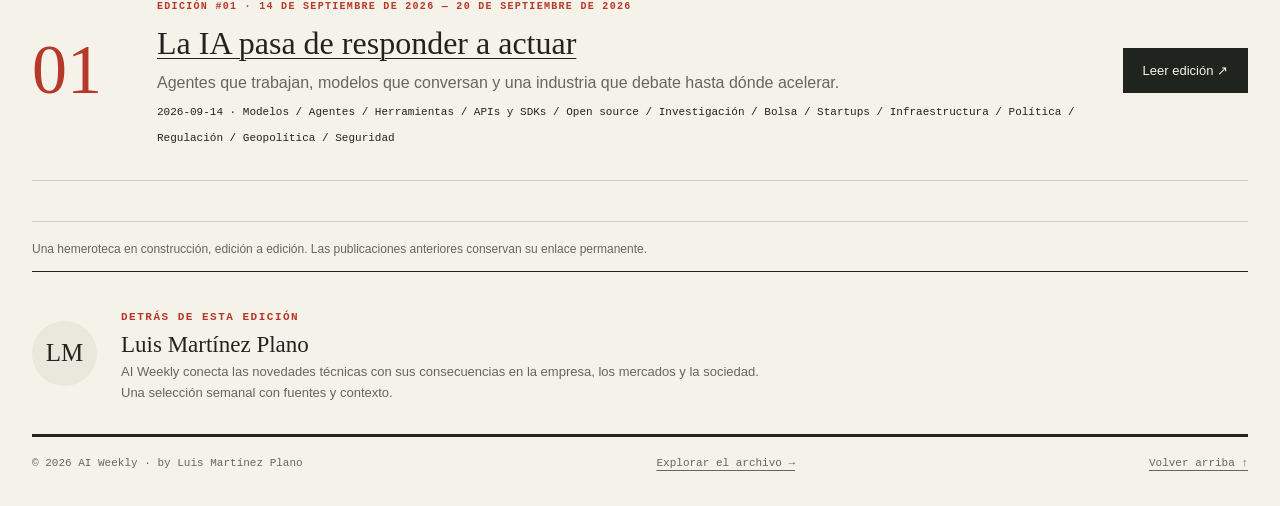
==== commit 9e3ff5b0: "content: publish AI Weekly #03" ====
--- a/archive.html
+++ b/archive.html
@@ -1,4 +1,4 @@
 <!doctype html>
 <html lang="es"><head><meta charset="utf-8"><meta name="viewport" content="width=device-width, initial-scale=1"><meta name="color-scheme" content="light dark"><title>Archivo de ediciones — AI Weekly</title><meta name="description" content="El histórico de AI Weekly. Todas las ediciones de Luis Martínez Plano."><meta name="author" content="Luis Martínez Plano"><link rel="icon" href="assets/favicon.svg" type="image/svg+xml"><link rel="stylesheet" href="assets/styles.css"><script src="assets/app.js" defer></script></head>
-<body data-page="archive"><a class="skip" href="#main">Saltar al contenido</a><div class="wrap"><header><div class="topline"><span><span class="edition-dot">●</span> Edición #02 · 21 sept — 27 sept 2026</span><span class="top-caption">Una semana. Todas las perspectivas.</span><button type="button" class="theme js-only" data-theme-toggle>◐ Modo oscuro</button></div><div class="masthead"><div><a href="index.html" class="brand" aria-label="AI Weekly, portada">AI WEEKLY</a><p class="byline">by Luis Martínez Plano</p></div><p class="mast-note">Una mirada semanal a la inteligencia artificial que cambia el mundo.</p></div><nav class="nav" aria-label="Navegación principal"><a href="index.html">Portada</a><a href="editions/2026-09-21.html">Última edición</a><a href="editions/2026-09-21.html#developer">Developer Corner</a><a href="editions/2026-09-21.html#mercados">Bolsa &amp; Mercados</a><a href="editions/2026-09-21.html#politica">Política &amp; Regulación</a><a class="archive-link" href="archive.html" aria-current="page">Archivo ↗</a></nav><div class="scope">MODELOS Y NUEVAS VERSIONES · AGENTES · HERRAMIENTAS Y FRAMEWORKS · APIs, SDKs Y LIBRERÍAS · OPEN SOURCE · INVESTIGACIÓN · IA Y BOLSA · STARTUPS E INVERSIÓN · CHIPS E INFRAESTRUCTURA · POLÍTICA · REGULACIÓN · GEOPOLÍTICA · SEGURIDAD</div></header>
-<main id="main"><section class="archive-hero"><span class="eyebrow">La hemeroteca</span><h1>El futuro también<br>tiene <em>archivo.</em></h1><p class="lead">Cada semana, una nueva perspectiva. Todas las ediciones de AI Weekly, en un mismo lugar.</p></section><div class="toolbar js-only"><div class="search-row"><label class="search-label" for="search">Buscar ediciones</label><input id="search" class="search" type="search" placeholder="Tema, fecha o edición…" data-search autocomplete="off" aria-controls="results"></div><div class="filters" role="group" aria-label="Filtrar por categoría"><button class="filter" type="button" data-filter="Todas" aria-pressed="true">Todas</button><button class="filter" type="button" data-filter="Modelos" aria-pressed="false">Modelos</button><button class="filter" type="button" data-filter="APIs y SDKs" aria-pressed="false">APIs y SDKs</button><button class="filter" type="button" data-filter="Agentes" aria-pressed="false">Agentes</button><button class="filter" type="button" data-filter="Voz" aria-pressed="false">Voz</button><button class="filter" type="button" data-filter="Multimodalidad" aria-pressed="false">Multimodalidad</button><button class="filter" type="button" data-filter="Hardware" aria-pressed="false">Hardware</button><button class="filter" type="button" data-filter="Empresa" aria-pressed="false">Empresa</button><button class="filter" type="button" data-filter="Herramientas" aria-pressed="false">Herramientas</button><button class="filter" type="button" data-filter="Open source" aria-pressed="false">Open source</button><button class="filter" type="button" data-filter="Seguridad" aria-pressed="false">Seguridad</button><button class="filter" type="button" data-filter="Investigación" aria-pressed="false">Investigación</button><button class="filter" type="button" data-filter="Benchmarks" aria-pressed="false">Benchmarks</button><button class="filter" type="button" data-filter="Bolsa" aria-pressed="false">Bolsa</button><button class="filter" type="button" data-filter="Infraestructura" aria-pressed="false">Infraestructura</button><button class="filter" type="button" data-filter="Startups" aria-pressed="false">Startups</button><button class="filter" type="button" data-filter="Inversión" aria-pressed="false">Inversión</button><button class="filter" type="button" data-filter="Geopolítica" aria-pressed="false">Geopolítica</button><button class="filter" type="button" data-filter="Política" aria-pressed="false">Política</button><button class="filter" type="button" data-filter="Regulación" aria-pressed="false">Regulación</button></div><p class="results-count" data-results role="status" aria-live="polite"></p></div><div id="results"><article class="archive-card" data-searchable data-categories="Modelos|APIs y SDKs|Agentes|Voz|Multimodalidad|Hardware|Empresa|Herramientas|Open source|Seguridad|Investigación|Benchmarks|Bolsa|Infraestructura|Startups|Inversión|Geopolítica|Política|Regulación"><div class="archive-number">02</div><div><span class="eyebrow">Edición #02 · <time datetime="2026-09-21">21 de septiembre de 2026 — 27 de septiembre de 2026</time></span><h2><a href="editions/2026-09-21.html">Más autonomía, menos coste, más control</a></h2><p>Sol, Luna y Opus 5.5 renuevan los modelos; Copilot y Muse amplían los agentes, mientras infraestructura y seguridad marcan sus límites.</p><span class="source">2026-09-21 · Modelos / APIs y SDKs / Agentes / Voz / Multimodalidad / Hardware / Empresa / Herramientas / Open source / Seguridad / Investigación / Benchmarks / Bolsa / Infraestructura / Startups / Inversión / Geopolítica / Política / Regulación</span></div><a class="button" href="editions/2026-09-21.html">Leer edición ↗</a></article><article class="archive-card" data-searchable data-categories="Modelos|Agentes|Herramientas|APIs y SDKs|Open source|Investigación|Bolsa|Startups|Infraestructura|Política|Regulación|Geopolítica|Seguridad"><div class="archive-number">01</div><div><span class="eyebrow">Edición #01 · <time datetime="2026-09-14">14 de septiembre de 2026 — 20 de septiembre de 2026</time></span><h2><a href="editions/2026-09-14.html">La IA pasa de responder a actuar</a></h2><p>Agentes que trabajan, modelos que conversan y una industria que debate hasta dónde acelerar.</p><span class="source">2026-09-14 · Modelos / Agentes / Herramientas / APIs y SDKs / Open source / Investigación / Bolsa / Startups / Infraestructura / Política / Regulación / Geopolítica / Seguridad</span></div><a class="button" href="editions/2026-09-14.html">Leer edición ↗</a></article></div><div class="empty" data-empty hidden><h2>No encontramos coincidencias</h2><p>Prueba otro término o amplía la categoría.</p><button class="filter" type="button" data-reset>Limpiar búsqueda y filtros</button></div><p class="note">Una hemeroteca en construcción, edición a edición. Las publicaciones anteriores conservan su enlace permanente.</p></main><section class="author" aria-labelledby="author-title"><div class="monogram" aria-hidden="true">LM</div><div><span class="eyebrow">Detrás de esta edición</span><h2 id="author-title">Luis Martínez Plano</h2><p>AI Weekly conecta las novedades técnicas con sus consecuencias en la empresa, los mercados y la sociedad. Una selección semanal con fuentes y contexto.</p></div></section><footer><span>© 2026 AI Weekly · by Luis Martínez Plano</span><a href="archive.html">Explorar el archivo →</a><a href="#main">Volver arriba ↑</a></footer></div></body></html>
+<body data-page="archive"><a class="skip" href="#main">Saltar al contenido</a><div class="wrap"><header><div class="topline"><span><span class="edition-dot">●</span> Edición #03 · 28 sept — 4 oct 2026</span><span class="top-caption">Una semana. Todas las perspectivas.</span><button type="button" class="theme js-only" data-theme-toggle>◐ Modo oscuro</button></div><div class="masthead"><div><a href="index.html" class="brand" aria-label="AI Weekly, portada">AI WEEKLY</a><p class="byline">by Luis Martínez Plano</p></div><p class="mast-note">Una mirada semanal a la inteligencia artificial que cambia el mundo.</p></div><nav class="nav" aria-label="Navegación principal"><a href="index.html">Portada</a><a href="editions/2026-09-28.html">Última edición</a><a href="editions/2026-09-28.html#developer">Developer Corner</a><a href="editions/2026-09-28.html#mercados">Bolsa &amp; Mercados</a><a href="editions/2026-09-28.html#politica">Política &amp; Regulación</a><a class="archive-link" href="archive.html" aria-current="page">Archivo ↗</a></nav><div class="scope">MODELOS Y NUEVAS VERSIONES · AGENTES · HERRAMIENTAS Y FRAMEWORKS · APIs, SDKs Y LIBRERÍAS · OPEN SOURCE · INVESTIGACIÓN · IA Y BOLSA · STARTUPS E INVERSIÓN · CHIPS E INFRAESTRUCTURA · POLÍTICA · REGULACIÓN · GEOPOLÍTICA · SEGURIDAD</div></header>
+<main id="main"><section class="archive-hero"><span class="eyebrow">La hemeroteca</span><h1>El futuro también<br>tiene <em>archivo.</em></h1><p class="lead">Cada semana, una nueva perspectiva. Todas las ediciones de AI Weekly, en un mismo lugar.</p></section><div class="toolbar js-only"><div class="search-row"><label class="search-label" for="search">Buscar ediciones</label><input id="search" class="search" type="search" placeholder="Tema, fecha o edición…" data-search autocomplete="off" aria-controls="results"></div><div class="filters" role="group" aria-label="Filtrar por categoría"><button class="filter" type="button" data-filter="Todas" aria-pressed="true">Todas</button><button class="filter" type="button" data-filter="Modelos" aria-pressed="false">Modelos</button><button class="filter" type="button" data-filter="APIs y SDKs" aria-pressed="false">APIs y SDKs</button><button class="filter" type="button" data-filter="Benchmarks" aria-pressed="false">Benchmarks</button><button class="filter" type="button" data-filter="Multimodalidad" aria-pressed="false">Multimodalidad</button><button class="filter" type="button" data-filter="Seguridad" aria-pressed="false">Seguridad</button><button class="filter" type="button" data-filter="Empresa" aria-pressed="false">Empresa</button><button class="filter" type="button" data-filter="Agentes" aria-pressed="false">Agentes</button><button class="filter" type="button" data-filter="Computer use" aria-pressed="false">Computer use</button><button class="filter" type="button" data-filter="Infraestructura" aria-pressed="false">Infraestructura</button><button class="filter" type="button" data-filter="Herramientas" aria-pressed="false">Herramientas</button><button class="filter" type="button" data-filter="RAG" aria-pressed="false">RAG</button><button class="filter" type="button" data-filter="Open source" aria-pressed="false">Open source</button><button class="filter" type="button" data-filter="Investigación" aria-pressed="false">Investigación</button><button class="filter" type="button" data-filter="Voz" aria-pressed="false">Voz</button><button class="filter" type="button" data-filter="Bolsa" aria-pressed="false">Bolsa</button><button class="filter" type="button" data-filter="Inversión" aria-pressed="false">Inversión</button><button class="filter" type="button" data-filter="Startups" aria-pressed="false">Startups</button><button class="filter" type="button" data-filter="Hardware" aria-pressed="false">Hardware</button><button class="filter" type="button" data-filter="Geopolítica" aria-pressed="false">Geopolítica</button><button class="filter" type="button" data-filter="Energía" aria-pressed="false">Energía</button><button class="filter" type="button" data-filter="Política" aria-pressed="false">Política</button><button class="filter" type="button" data-filter="Regulación" aria-pressed="false">Regulación</button><button class="filter" type="button" data-filter="Empleo" aria-pressed="false">Empleo</button></div><p class="results-count" data-results role="status" aria-live="polite"></p></div><div id="results"><article class="archive-card" data-searchable data-categories="Modelos|APIs y SDKs|Benchmarks|Multimodalidad|Seguridad|Empresa|Agentes|Computer use|Infraestructura|Herramientas|RAG|Open source|Investigación|Voz|Bolsa|Inversión|Startups|Hardware|Geopolítica|Energía|Política|Regulación|Empleo"><div class="archive-number">03</div><div><span class="eyebrow">Edición #03 · <time datetime="2026-09-28">28 de septiembre de 2026 — 4 de octubre de 2026</time></span><h2><a href="editions/2026-09-28.html">Más capacidad, más responsabilidad</a></h2><p>Sol 6.1, Sonnet 5.5 y Argon renuevan la oferta; los agentes ganan escritorio y continuidad mientras controles, inversión y regulación exigen pruebas.</p><span class="source">2026-09-28 · Modelos / APIs y SDKs / Benchmarks / Multimodalidad / Seguridad / Empresa / Agentes / Computer use / Infraestructura / Herramientas / RAG / Open source / Investigación / Voz / Bolsa / Inversión / Startups / Hardware / Geopolítica / Energía / Política / Regulación / Empleo</span></div><a class="button" href="editions/2026-09-28.html">Leer edición ↗</a></article><article class="archive-card" data-searchable data-categories="Modelos|APIs y SDKs|Agentes|Voz|Multimodalidad|Hardware|Empresa|Herramientas|Open source|Seguridad|Investigación|Benchmarks|Bolsa|Infraestructura|Startups|Inversión|Geopolítica|Política|Regulación"><div class="archive-number">02</div><div><span class="eyebrow">Edición #02 · <time datetime="2026-09-21">21 de septiembre de 2026 — 27 de septiembre de 2026</time></span><h2><a href="editions/2026-09-21.html">Más autonomía, menos coste, más control</a></h2><p>Sol, Luna y Opus 5.5 renuevan los modelos; Copilot y Muse amplían los agentes, mientras infraestructura y seguridad marcan sus límites.</p><span class="source">2026-09-21 · Modelos / APIs y SDKs / Agentes / Voz / Multimodalidad / Hardware / Empresa / Herramientas / Open source / Seguridad / Investigación / Benchmarks / Bolsa / Infraestructura / Startups / Inversión / Geopolítica / Política / Regulación</span></div><a class="button" href="editions/2026-09-21.html">Leer edición ↗</a></article><article class="archive-card" data-searchable data-categories="Modelos|Agentes|Herramientas|APIs y SDKs|Open source|Investigación|Bolsa|Startups|Infraestructura|Política|Regulación|Geopolítica|Seguridad"><div class="archive-number">01</div><div><span class="eyebrow">Edición #01 · <time datetime="2026-09-14">14 de septiembre de 2026 — 20 de septiembre de 2026</time></span><h2><a href="editions/2026-09-14.html">La IA pasa de responder a actuar</a></h2><p>Agentes que trabajan, modelos que conversan y una industria que debate hasta dónde acelerar.</p><span class="source">2026-09-14 · Modelos / Agentes / Herramientas / APIs y SDKs / Open source / Investigación / Bolsa / Startups / Infraestructura / Política / Regulación / Geopolítica / Seguridad</span></div><a class="button" href="editions/2026-09-14.html">Leer edición ↗</a></article></div><div class="empty" data-empty hidden><h2>No encontramos coincidencias</h2><p>Prueba otro término o amplía la categoría.</p><button class="filter" type="button" data-reset>Limpiar búsqueda y filtros</button></div><p class="note">Una hemeroteca en construcción, edición a edición. Las publicaciones anteriores conservan su enlace permanente.</p></main><section class="author" aria-labelledby="author-title"><div class="monogram" aria-hidden="true">LM</div><div><span class="eyebrow">Detrás de esta edición</span><h2 id="author-title">Luis Martínez Plano</h2><p>AI Weekly conecta las novedades técnicas con sus consecuencias en la empresa, los mercados y la sociedad. Una selección semanal con fuentes y contexto.</p></div></section><footer><span>© 2026 AI Weekly · by Luis Martínez Plano</span><a href="archive.html">Explorar el archivo →</a><a href="#main">Volver arriba ↑</a></footer></div></body></html>
